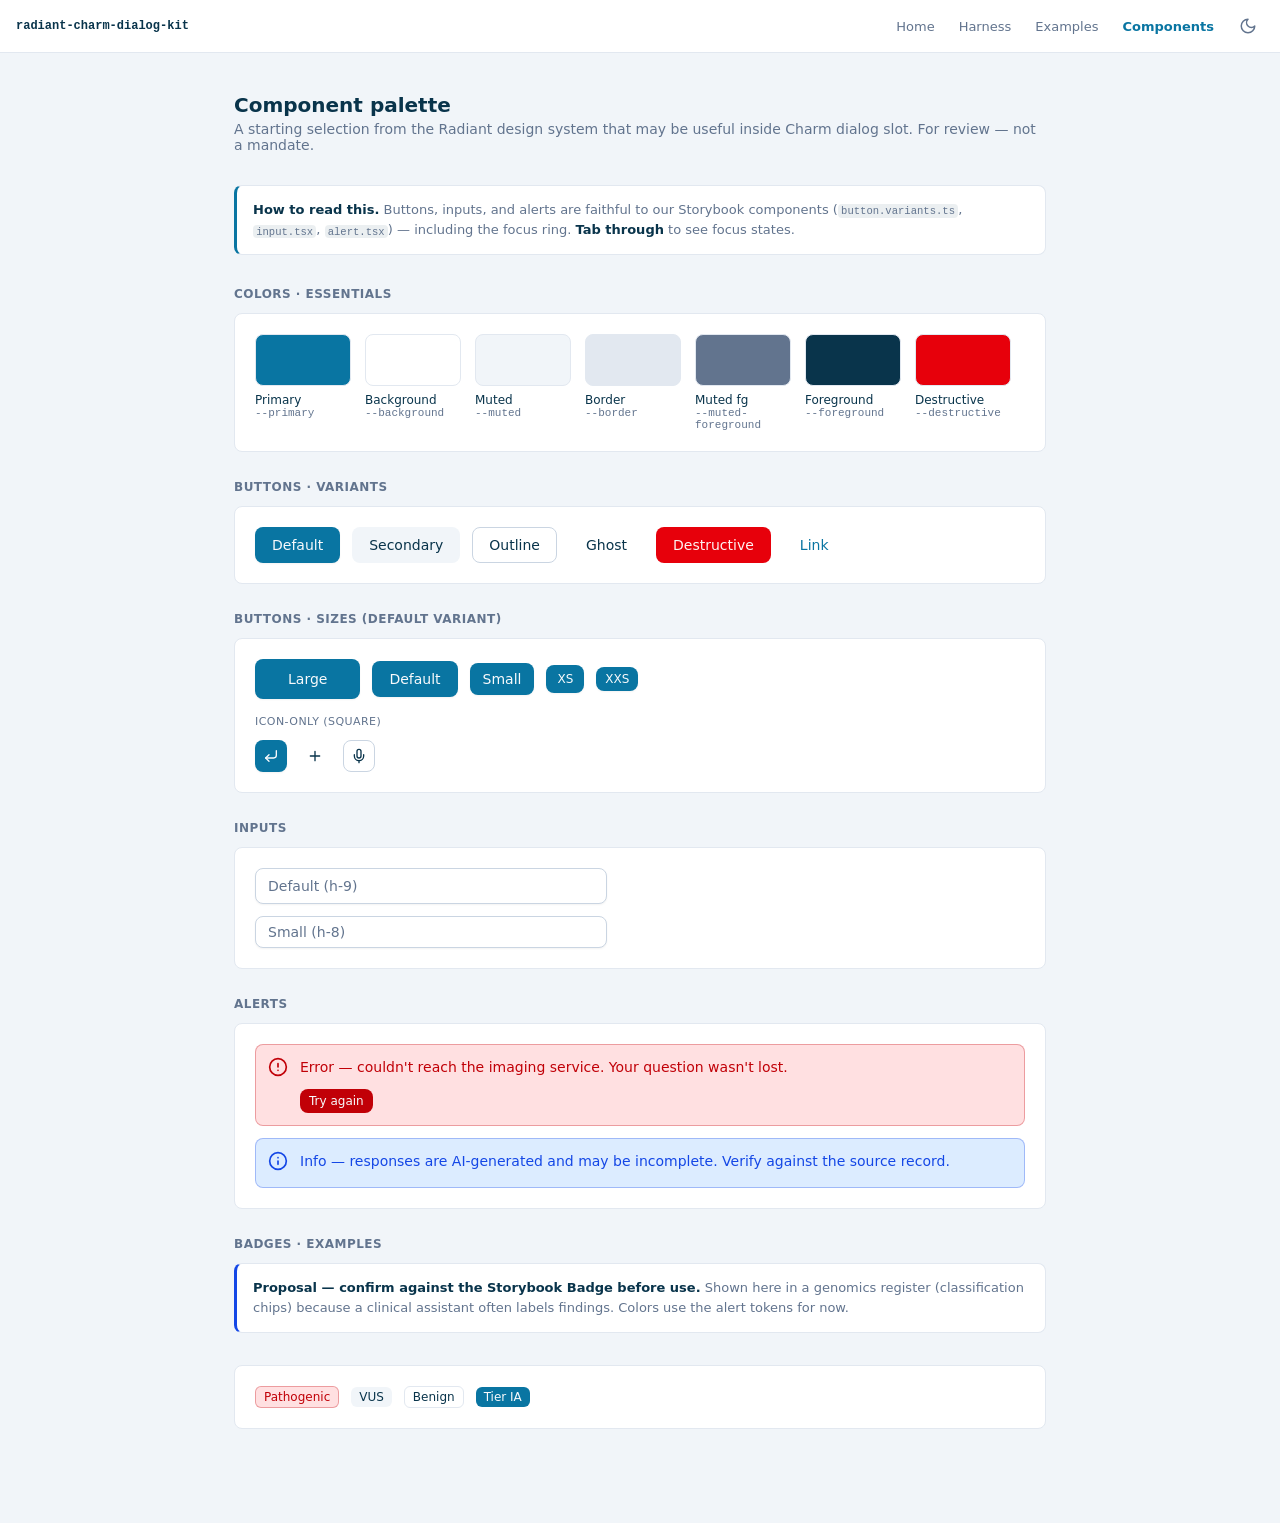
==== components.html @ c7dcc6d2 "Initial commit: radiant-charm-dialog-kit Design tokens + integration harness for embedding Charm's D" ====
<!doctype html>
<html lang="en">
<head>
  <meta charset="utf-8" />
  <meta name="viewport" content="width=device-width, initial-scale=1" />
  <title>D.A.V.I.D dialog — component palette</title>

  <link rel="preconnect" href="https://rsms.me/" />
  <link rel="stylesheet" href="https://rsms.me/inter/inter.css" />
  <link rel="stylesheet" href="tokens.css" />
  <link rel="stylesheet" href="kit.css" />
  <script src="kit.js"></script>

  <style>
    body { margin: 0; font-family: var(--font-sans); color: var(--foreground); background: var(--muted); -webkit-font-smoothing: antialiased; }
    .page { max-width: 860px; margin: 0 auto; padding: 2.5rem 1.5rem 4rem; }
    h1 { font-size: 1.25rem; margin: 0 0 0.25rem; }
    .sub { color: var(--muted-foreground); font-size: 0.875rem; margin: 0 0 2rem; }
    .page-note {
      background: var(--card); border: 1px solid var(--border); border-left: 3px solid var(--primary);
      border-radius: var(--radius); padding: 0.875rem 1rem; font-size: 0.8125rem; line-height: 1.55;
      color: var(--muted-foreground); margin-bottom: 2rem;
    }
    .page-note strong { color: var(--foreground); }
    section { margin-bottom: 1.75rem; }
    .section-title { font-size: 0.75rem; font-weight: 600; letter-spacing: 0.04em; text-transform: uppercase; color: var(--muted-foreground); margin: 0 0 0.75rem; }
    .card { background: var(--card); border: 1px solid var(--border); border-radius: var(--radius); padding: 1.25rem; }
    .row { display: flex; flex-wrap: wrap; align-items: center; gap: 0.75rem; }
    .row + .row { margin-top: 1rem; }
    .stack { display: flex; flex-direction: column; gap: 0.75rem; max-width: 22rem; }
    .caption { width: 100%; font-size: 0.6875rem; color: var(--muted-foreground); text-transform: uppercase; letter-spacing: 0.04em; }
    .proposal { border-left-color: var(--color-alert-info-foreground); }

    /* color swatches */
    .swatches { display: flex; flex-wrap: wrap; gap: 0.875rem; }
    .swatch { width: 96px; }
    .swatch .chip { height: 52px; border-radius: var(--radius); border: 1px solid var(--border); }
    .swatch .name { margin-top: 0.4rem; font-size: 0.75rem; font-weight: 500; color: var(--foreground); }
    .swatch .token { font-family: var(--font-mono); font-size: 0.6875rem; color: var(--muted-foreground); }

    /* Badge — PROPOSAL (not yet verified against the Storybook Badge component) */
    .badge { display: inline-flex; align-items: center; gap: 4px; border-radius: calc(var(--radius) - 2px); padding: 2px 8px; font-size: 0.75rem; font-weight: 500; line-height: 1.35; }
    .badge-secondary { background: var(--secondary); color: var(--secondary-foreground); }
    .badge-primary { background: var(--primary); color: var(--primary-foreground); }
    .badge-outline { border: 1px solid var(--border); color: var(--foreground); }
    .badge-red { background: color-mix(in oklch, var(--color-alert-error) 20%, transparent); color: var(--color-alert-error-foreground); border: 1px solid color-mix(in oklch, var(--color-alert-error-foreground) 30%, transparent); }
  </style>
</head>
<body>
  <nav class="kit-nav">
    <a class="kit-nav-brand" href="index.html">radiant-charm-dialog-kit</a>
    <div class="kit-nav-right">
      <div class="kit-nav-links">
        <a href="index.html">Home</a>
        <a href="harness.html">Harness</a>
        <a href="examples.html">Examples</a>
        <a href="components.html" class="is-active">Components</a>
      </div>
      <button class="kit-theme-toggle" type="button" aria-label="Toggle dark mode" title="Toggle theme">
        <svg class="icon-moon" viewBox="0 0 24 24" fill="none" stroke="currentColor" stroke-width="2" stroke-linecap="round" stroke-linejoin="round"><path d="M12 3a6 6 0 0 0 9 9 9 9 0 1 1-9-9Z"/></svg>
        <svg class="icon-sun" viewBox="0 0 24 24" fill="none" stroke="currentColor" stroke-width="2" stroke-linecap="round" stroke-linejoin="round"><circle cx="12" cy="12" r="4"/><path d="M12 2v2M12 20v2M4.93 4.93l1.41 1.41M17.66 17.66l1.41 1.41M2 12h2M20 12h2M6.34 17.66l-1.41 1.41M19.07 4.93l-1.41 1.41"/></svg>
      </button>
    </div>
  </nav>

  <div class="page">
    <h1>Component palette</h1>
    <p class="sub">A starting selection from the Radiant design system that may be useful inside Charm dialog slot. For review — not a mandate.</p>

    <div class="page-note">
      <strong>How to read this.</strong> Buttons, inputs, and alerts are faithful to
      our Storybook components (<code>button.variants.ts</code>, <code>input.tsx</code>,
      <code>alert.tsx</code>) — including the focus ring. <strong>Tab through</strong> to
      see focus states.
    </div>

    <!-- ===================== COLORS ===================== -->
    <section>
      <div class="section-title">Colors · essentials</div>
      <div class="card">
        <div class="swatches">
          <div class="swatch"><div class="chip" style="background: var(--primary);"></div><div class="name">Primary</div><div class="token">--primary</div></div>
          <div class="swatch"><div class="chip" style="background: var(--background);"></div><div class="name">Background</div><div class="token">--background</div></div>
          <div class="swatch"><div class="chip" style="background: var(--muted);"></div><div class="name">Muted</div><div class="token">--muted</div></div>
          <div class="swatch"><div class="chip" style="background: var(--border);"></div><div class="name">Border</div><div class="token">--border</div></div>
          <div class="swatch"><div class="chip" style="background: var(--muted-foreground);"></div><div class="name">Muted fg</div><div class="token">--muted-foreground</div></div>
          <div class="swatch"><div class="chip" style="background: var(--foreground);"></div><div class="name">Foreground</div><div class="token">--foreground</div></div>
          <div class="swatch"><div class="chip" style="background: var(--destructive);"></div><div class="name">Destructive</div><div class="token">--destructive</div></div>
        </div>
      </div>
    </section>

    <!-- ===================== BUTTONS ===================== -->
    <section>
      <div class="section-title">Buttons · variants</div>
      <div class="card">
        <div class="row">
          <button class="btn btn-default btn-md">Default</button>
          <button class="btn btn-secondary btn-md">Secondary</button>
          <button class="btn btn-outline btn-md">Outline</button>
          <button class="btn btn-ghost btn-md">Ghost</button>
          <button class="btn btn-destructive btn-md">Destructive</button>
          <button class="btn btn-link btn-md">Link</button>
        </div>
      </div>
    </section>

    <section>
      <div class="section-title">Buttons · sizes (default variant)</div>
      <div class="card">
        <div class="row">
          <button class="btn btn-default btn-lg">Large</button>
          <button class="btn btn-default btn-md">Default</button>
          <button class="btn btn-default btn-sm">Small</button>
          <button class="btn btn-default btn-xs">XS</button>
          <button class="btn btn-default btn-2xs">XXS</button>
        </div>
        <div class="row">
          <span class="caption">Icon-only (square)</span>
          <button class="btn btn-default btn-icon btn-sm" aria-label="Send"><svg viewBox="0 0 24 24" fill="none" stroke="currentColor" stroke-width="2" stroke-linecap="round" stroke-linejoin="round"><polyline points="9 10 4 15 9 20"/><path d="M20 4v7a4 4 0 0 1-4 4H4"/></svg></button>
          <button class="btn btn-ghost btn-icon btn-sm" aria-label="Attach"><svg viewBox="0 0 24 24" fill="none" stroke="currentColor" stroke-width="2" stroke-linecap="round"><path d="M5 12h14M12 5v14"/></svg></button>
          <button class="btn btn-outline btn-icon btn-sm" aria-label="Voice"><svg viewBox="0 0 24 24" fill="none" stroke="currentColor" stroke-width="2" stroke-linecap="round" stroke-linejoin="round"><path d="M12 2a3 3 0 0 0-3 3v7a3 3 0 0 0 6 0V5a3 3 0 0 0-3-3Z"/><path d="M19 10v2a7 7 0 0 1-14 0v-2"/><line x1="12" x2="12" y1="19" y2="22"/></svg></button>
        </div>
      </div>
    </section>

    <!-- ===================== INPUTS ===================== -->
    <section>
      <div class="section-title">Inputs</div>
      <div class="card">
        <div class="stack">
          <input class="input input-md" placeholder="Default (h-9)" />
          <input class="input input-sm" placeholder="Small (h-8)" />
        </div>
      </div>
    </section>

    <!-- ===================== ALERTS ===================== -->
    <section>
      <div class="section-title">Alerts</div>
      <div class="card">
        <div class="stack" style="max-width: none;">
          <div class="alert alert-error" role="alert">
            <span class="alert-icon"><svg viewBox="0 0 24 24" fill="none" stroke="currentColor" stroke-width="2" stroke-linecap="round" stroke-linejoin="round"><circle cx="12" cy="12" r="10"/><line x1="12" x2="12" y1="8" y2="12"/><line x1="12" x2="12.01" y1="16" y2="16"/></svg></span>
            <div class="alert-content">
              <div class="alert-desc">Error — couldn't reach the imaging service. Your question wasn't lost.</div>
              <div class="alert-actions"><button class="btn btn-solid btn-2xs">Try again</button></div>
            </div>
          </div>
          <div class="alert alert-info" role="note">
            <span class="alert-icon"><svg viewBox="0 0 24 24" fill="none" stroke="currentColor" stroke-width="2" stroke-linecap="round" stroke-linejoin="round"><circle cx="12" cy="12" r="10"/><path d="M12 16v-4M12 8h.01"/></svg></span>
            <div class="alert-content">
              <div class="alert-desc">Info — responses are AI-generated and may be incomplete. Verify against the source record.</div>
            </div>
          </div>
        </div>
      </div>
    </section>

    <!-- ===================== BADGES (PROPOSAL) ===================== -->
    <section>
      <div class="section-title">Badges · Examples</div>
      <div class="page-note proposal">
        <strong>Proposal — confirm against the Storybook Badge before use.</strong>
        Shown here in a genomics register (classification chips) because a clinical
        assistant often labels findings. Colors use the alert tokens for now.
      </div>
      <div class="card">
        <div class="row">
          <span class="badge badge-red">Pathogenic</span>
          <span class="badge badge-secondary">VUS</span>
          <span class="badge badge-outline">Benign</span>
          <span class="badge badge-primary">Tier IA</span>
        </div>
      </div>
    </section>
  </div>
</body>
</html>
---- tokens.css ----
/* ============================================================================
   D.A.V.I.D dialog — design tokens
   Source of truth: radiant-portal · frontend/themes/radiant/theme.css
   These are a hand-maintained EXTRACT for the embedded dialog slot. If a value
   here disagrees with the Radiant portal, the portal wins — tell us and we sync.

   Colors are oklch (matches the Radiant system). All modern browsers support it.
   The slate scale mirrors Tailwind v4's defaults so this file renders standalone
   (e.g. the harness opened from file://) without a Tailwind build present.
   ============================================================================ */

:root {
  /* --- Type ------------------------------------------------------------- */
  /* Inter must be loaded INSIDE your iframe (it does not cross the frame
     boundary). Self-host or link it; the fallback stack is the safety net. */
  --font-sans: 'Inter', system-ui, -apple-system, 'Segoe UI', sans-serif;
  --font-mono: ui-monospace, 'SF Mono', 'Menlo', 'Consolas', monospace;

  /* --- Radius ----------------------------------------------------------- */
  --radius: 0.5rem;

  /* --- Brand scale (exact, from theme.css) ------------------------------ */
  --color-radiant-50:  oklch(0.98 0.01 228.92);
  --color-radiant-100: oklch(0.96 0.03 231.05);
  --color-radiant-200: oklch(0.91 0.06 224.03);
  --color-radiant-300: oklch(0.85 0.10 221.85);
  --color-radiant-400: oklch(0.79 0.14 223.72);
  --color-radiant-500: oklch(0.73 0.14 227.83);
  --color-radiant-600: oklch(0.63 0.13 233.32);
  --color-radiant-700: oklch(0.53 0.11 234.92);
  --color-radiant-800: oklch(0.47 0.09 231.27);
  --color-radiant-900: oklch(0.41 0.08 233.79);
  --color-radiant-950: oklch(0.31 0.06 236.35);

  /* --- Neutral scale (mirrors Tailwind v4 slate) ------------------------ */
  --color-white:      #ffffff;
  --color-slate-50:   oklch(0.984 0.003 247.858);
  --color-slate-100:  oklch(0.968 0.007 247.896);
  --color-slate-200:  oklch(0.929 0.013 255.508);
  --color-slate-300:  oklch(0.869 0.022 252.894);
  --color-slate-400:  oklch(0.704 0.040 256.788);
  --color-slate-500:  oklch(0.554 0.046 257.417);
  --color-slate-600:  oklch(0.446 0.043 257.281);
  --color-slate-700:  oklch(0.372 0.044 257.287);
  --color-slate-800:  oklch(0.279 0.041 260.031);
  --color-slate-900:  oklch(0.208 0.042 265.755);
  --color-slate-950:  oklch(0.129 0.042 264.695);

  /* --- Status scale (backs --destructive and alerts) -------------------- */
  --color-red-50:     oklch(0.971 0.013 17.38);
  --color-red-400:    oklch(0.704 0.191 22.216);
  --color-red-600:    oklch(0.577 0.245 27.325);
  --color-red-700:    oklch(0.505 0.213 27.518);
  --color-blue-400:   oklch(0.707 0.165 254.624);
  --color-blue-700:   oklch(0.488 0.243 264.376);

  /* --- Semantic tokens (light) ------------------------------------------ */
  /* Use these, not the raw scales, so a re-theme or dark mode flows through. */
  --background:           var(--color-white);
  --foreground:           var(--color-radiant-950);
  --primary:              var(--color-radiant-700);   /* user bubble, send    */
  --primary-foreground:   var(--color-slate-50);
  --secondary:            var(--color-slate-100);     /* assistant bubble, if */
  --secondary-foreground: var(--color-radiant-950);
  --muted:                var(--color-slate-100);
  --muted-foreground:     var(--color-slate-500);     /* placeholders, meta   */
  --accent:               var(--color-slate-100);
  --accent-foreground:    var(--color-radiant-950);
  --card:                 var(--color-white);
  --card-foreground:      var(--color-radiant-950);
  --destructive:          var(--color-red-600);       /* error states         */
  --destructive-foreground: var(--color-red-50);
  --border:               var(--color-slate-200);
  --input:                var(--color-slate-300);
  --ring:                 var(--color-radiant-700);   /* focus ring           */

  /* alert surfaces — background is the color at ~20%, text/border use -foreground */
  --color-alert-error:            var(--color-red-400);
  --color-alert-error-foreground: var(--color-red-700);
  --color-alert-info:             var(--color-blue-400);
  --color-alert-info-foreground:  var(--color-blue-700);
}

/* --- Dark theme --------------------------------------------------------- */
/* Radiant toggles dark via a `.dark` class on an ancestor. If the host tells
   your iframe the theme, add/remove `.dark` on <html> to match. */
.dark {
  --background:           var(--color-slate-950);
  --foreground:           var(--color-slate-50);
  --primary:              var(--color-radiant-200);
  --primary-foreground:   var(--color-radiant-950);
  --secondary:            var(--color-slate-700);
  --secondary-foreground: var(--color-slate-50);
  --muted:                var(--color-slate-800);
  --muted-foreground:     var(--color-slate-400);
  --accent:               var(--color-slate-800);
  --accent-foreground:    var(--color-slate-50);
  --card:                 var(--color-slate-950);
  --card-foreground:      var(--color-slate-50);
  --destructive:          oklch(0.396 0.133 25.72);
  --destructive-foreground: var(--color-red-50);
  --border:               var(--color-slate-800);
  --input:                var(--color-slate-800);
  --ring:                 var(--color-radiant-200);

  --color-alert-error:            var(--color-red-400);
  --color-alert-error-foreground: var(--color-red-400);
  --color-alert-info:             var(--color-blue-400);
  --color-alert-info-foreground:  var(--color-blue-400);
}
---- kit.css ----
/* ============================================================================
   D.A.V.I.D dialog — component layer
   Faithful CSS translation of the Radiant design system:
     · button   → components/base/buttons/button.variants.ts
     · input    → components/base/shadcn/input.tsx
     · alert    → components/base/shadcn/alert.tsx
   Consumes tokens.css. On Tailwind v4 you'd get these from the components +
   @theme mapping; this file is the framework-free reference (and what the
   harness/examples render with).
   ============================================================================ */

* { box-sizing: border-box; }

/* ============================================================
   Kit navigation — chrome for THIS style-guide site (not part of
   the dialog spec). Lets you move between the pages.
   ============================================================ */
.kit-nav {
  display: flex;
  align-items: center;
  justify-content: space-between;
  gap: 1rem;
  padding: 0.625rem 1rem;
  background: var(--card);
  border-bottom: 1px solid var(--border);
  position: sticky;
  top: 0;
  z-index: 20;
}
.kit-nav-brand {
  font-family: var(--font-mono);
  font-size: 0.75rem;
  font-weight: 600;
  color: var(--foreground);
  text-decoration: none;
}
.kit-nav-links { display: flex; gap: 0.25rem; }
.kit-nav-links a {
  font-size: 0.8125rem;
  color: var(--muted-foreground);
  text-decoration: none;
  padding: 0.25rem 0.625rem;
  border-radius: var(--radius);
}
.kit-nav-links a:hover { background: var(--muted); color: var(--foreground); }
.kit-nav-links a.is-active { color: var(--primary); font-weight: 600; }
.kit-nav-right { display: flex; align-items: center; gap: 0.5rem; }
.kit-theme-toggle {
  display: inline-flex; align-items: center; justify-content: center;
  width: 32px; height: 32px; padding: 0;
  border: none; border-radius: var(--radius);
  background: transparent; color: var(--muted-foreground); cursor: pointer;
}
.kit-theme-toggle:hover { background: var(--muted); color: var(--foreground); }
.kit-theme-toggle:focus-visible { outline: 2px solid var(--ring); outline-offset: 2px; }
.kit-theme-toggle svg { width: 18px; height: 18px; }
.kit-theme-toggle .icon-sun { display: none; }
:root.dark .kit-theme-toggle .icon-moon { display: none; }
:root.dark .kit-theme-toggle .icon-sun { display: block; }

/* Style-guide page backdrop follows the theme (raw slate scale doesn't flip). */
/* :root.dark body { background: var(--color-slate-800); } */

/* ============================================================
   Dialog shell + header — OURS. Fixed contract, don't restyle.
   ============================================================ */
.david-dialog {
  display: flex;
  flex-direction: column;
  background: var(--card);
  border: 1px solid var(--border);
  border-radius: 8px;
  overflow: hidden;
  box-shadow: 0 10px 30px -12px rgb(2 6 23 / 0.25);
}
.david-header {
  flex-shrink: 0;
  display: flex;
  align-items: center;
  gap: 6px;
  padding: 24px 24px 16px 24px;          /* exact, from Figma base harness */
  border-bottom: 1px solid var(--border); /* the SEAM */
}
.david-logo { height: 20px; width: auto; display: block; }
.david-patient {
  display: flex;
  align-items: center;
  padding-left: 12px;
  border-left: 1px solid var(--border);   /* the divider */
  font-size: 16px;
  font-weight: 600;                        /* Inter SemiBold */
  line-height: 1.5;
  color: var(--foreground);               /* #07344a in sRGB */
}
.david-close {
  margin-left: auto;
  display: inline-flex;
  align-items: center;
  justify-content: center;
  width: 24px; height: 24px;
  border: none; border-radius: var(--radius);
  background: transparent;
  color: var(--foreground);               /* Figma X = foreground */
  cursor: pointer;
}
.david-close:hover { background: var(--muted); }
.david-close:focus-visible { outline: 2px solid var(--ring); outline-offset: 2px; }

/* content area below the seam — muted background (slate-100) */
.david-body {
  flex: 1;
  min-height: 0;
  overflow-y: auto;
}

/* ============================================================
   Buttons — from button.variants.ts
   ============================================================ */
.btn {
  display: inline-flex;
  align-items: center;
  justify-content: center;
  gap: 8px;
  white-space: nowrap;
  border-radius: var(--radius);
  font-family: inherit;          /* buttons don't inherit the page font by default */
  font-weight: 500;              /* = Tailwind font-medium */
  font-size: 0.875rem;           /* = text-sm */
  line-height: 1;
  border: 1px solid transparent;
  cursor: pointer;
  transition: background-color .12s, color .12s, border-color .12s, box-shadow .12s;
}
.btn > svg { width: 16px; height: 16px; flex-shrink: 0; pointer-events: none; }
.btn:disabled { cursor: not-allowed; opacity: 0.5; }
/* the design-system focus ring: border→ring + 3px ring at ring/50, no outline */
.btn:focus-visible,
.input:focus-visible,
.composer-box:focus-within {
  outline: none;
  border-color: var(--ring);
  box-shadow: 0 0 0 3px color-mix(in oklch, var(--ring) 50%, transparent);
}

/* variants */
.btn-default     { background: var(--primary); color: var(--primary-foreground); box-shadow: 0 1px 2px 0 rgb(0 0 0 / 0.05); }
.btn-default:hover { background: color-mix(in oklch, var(--primary) 90%, transparent); }
.btn-secondary   { background: var(--secondary); color: var(--secondary-foreground); }
.btn-secondary:hover { background: color-mix(in oklch, var(--secondary) 80%, transparent); }
.btn-outline     { background: var(--background); color: var(--foreground); border-color: var(--input); }
.btn-outline:hover { background: var(--accent); color: var(--accent-foreground); }
.btn-ghost       { background: transparent; color: var(--foreground); }
.btn-ghost:hover { background: var(--accent); color: var(--accent-foreground); }
.btn-destructive { background: var(--destructive); color: var(--destructive-foreground); }
.btn-destructive:hover { background: color-mix(in oklch, var(--destructive) 90%, transparent); }
.btn-link        { background: transparent; color: var(--primary); }
.btn-link:hover  { text-decoration: underline; text-underline-offset: 4px; }

/* sizes (h / padding from the variants file) */
.btn-lg   { height: 40px; padding: 0 32px; }
.btn-md   { height: 36px; padding: 0 16px; }   /* default */
.btn-sm   { height: 32px; padding: 0 12px; }
.btn-xs   { height: 28px; padding: 0 10px; font-size: 0.75rem; }
.btn-2xs  { height: 24px; padding: 0 8px; font-size: 0.75rem; gap: 4px; }  /* Figma "xxs" */

/* icon-only (square) */
.btn-icon.btn-lg  { width: 40px; padding: 0; }
.btn-icon.btn-md  { width: 36px; padding: 0; }
.btn-icon.btn-sm  { width: 32px; padding: 0; }
.btn-icon.btn-xs  { width: 28px; padding: 0; }

/* ============================================================
   Input — from input.tsx
   ============================================================ */
.input {
  display: flex;
  width: 100%;
  border: 1px solid var(--input);
  background: var(--background);
  border-radius: var(--radius);
  box-shadow: 0 1px 2px 0 rgb(0 0 0 / 0.05);
  font-family: inherit;
  font-size: 0.875rem;
  color: var(--foreground);
}
.input::placeholder { color: var(--muted-foreground); }
.input-md { height: 36px; padding: 8px 12px; }   /* default */
.input-sm { height: 32px; padding: 8px 12px; }

/* ============================================================
   Composer (input-addon pattern) — input frame + button row
   ============================================================ */
.composer { flex-shrink: 0; padding: 16px 24px; border-top: 1px solid var(--border); }
.composer-box {
  display: flex;
  flex-direction: column;
  gap: 8px;
  border: 1px solid var(--input);
  background: var(--background);
  border-radius: var(--radius);
  box-shadow: 0 1px 2px 0 rgb(0 0 0 / 0.05);
  padding: 8px 10px;
}
.composer-box textarea {
  border: none; outline: none; resize: none; background: none;
  font: inherit; font-size: 0.875rem; color: var(--foreground);
  line-height: 1.5; min-height: 1.5rem;
}
.composer-box textarea::placeholder { color: var(--muted-foreground); }
.composer-row { display: flex; align-items: center; justify-content: space-between; }
.composer-tools { display: flex; align-items: center; gap: 4px; }

/* ============================================================
   Message states (guidance — recommended, not required)
   ============================================================ */
.msg-list {
  flex: 1; min-height: 0; overflow-y: auto;
  display: flex; flex-direction: column; gap: 16px;
  padding: 16px 24px;
}
.msg-user {
  align-self: flex-end;
  max-width: 85%;
  background: var(--primary);
  color: var(--primary-foreground);
  border-radius: var(--radius);
  border-bottom-right-radius: calc(var(--radius) / 2);
  padding: 10px 14px;
  font-size: 0.875rem;
  line-height: 1.5;
}
.msg-assistant {
  align-self: stretch;
  font-size: 0.875rem;
  line-height: 1.6;
  color: var(--foreground);
}
.msg-assistant p { margin: 0 0 0.625rem; }
.msg-assistant p:last-child { margin-bottom: 0; }
.msg-assistant strong { font-weight: 600; }

/* monospace for variant notation, doses, identifiers */
code {
  font-family: var(--font-mono);
  font-size: 0.8125em;
  background: color-mix(in oklch, var(--foreground) 8%, transparent);
  padding: 0.05em 0.3em;
  border-radius: 4px;
}

/* empty / welcome state */
.welcome { margin: auto; text-align: center; max-width: 24rem; }
.welcome h2 { margin: 0 0 0.375rem; font-size: 1rem; font-weight: 600; color: var(--foreground); }
.welcome p  { margin: 0; font-size: 0.8125rem; line-height: 1.55; color: var(--muted-foreground); }

/* streaming indicator */
.typing { align-self: flex-start; display: inline-flex; gap: 4px; padding: 0.5rem 0; }
.typing i { width: 6px; height: 6px; border-radius: 50%; background: var(--muted-foreground); animation: blink 1.2s infinite ease-in-out both; }
.typing i:nth-child(2) { animation-delay: 0.2s; }
.typing i:nth-child(3) { animation-delay: 0.4s; }
@keyframes blink { 0%, 80%, 100% { opacity: 0.25; } 40% { opacity: 1; } }
@media (prefers-reduced-motion: reduce) { .typing i { animation: none; opacity: 0.6; } }

/* ============================================================
   Alert — from alert.tsx (bg = color @20%, text/border = -foreground)
   ============================================================ */
.alert {
  display: flex;
  align-items: flex-start;
  gap: 12px;
  width: 100%;
  padding: 12px;
  border-radius: var(--radius);
  border: 1px solid transparent;
}
.alert-icon > svg { width: 20px; height: 20px; }
.alert-content { display: flex; flex-direction: column; align-items: flex-start; gap: 12px; flex: 1; }
.alert-title { font-size: 0.875rem; font-weight: 600; line-height: 1.25rem; }
.alert-desc  { font-size: 0.875rem; font-weight: 400; line-height: 1.25rem; }
.alert-actions { display: flex; align-items: center; gap: 8px; }

.alert-error {
  background: color-mix(in oklch, var(--color-alert-error) 20%, transparent);
  color: var(--color-alert-error-foreground);
  border-color: color-mix(in oklch, var(--color-alert-error-foreground) 30%, transparent);
}
.alert-info {
  background: color-mix(in oklch, var(--color-alert-info) 20%, transparent);
  color: var(--color-alert-info-foreground);
  border-color: color-mix(in oklch, var(--color-alert-info-foreground) 30%, transparent);
}
/* filled action button inside an error alert (default variant → -foreground bg) */
.alert-error .btn-solid { background: var(--color-alert-error-foreground); color: var(--primary-foreground); }
.alert-error .btn-solid:hover { background: color-mix(in oklch, var(--color-alert-error-foreground) 90%, transparent); }
.alert-info .btn-solid { background: var(--color-alert-info-foreground); color: var(--primary-foreground); }
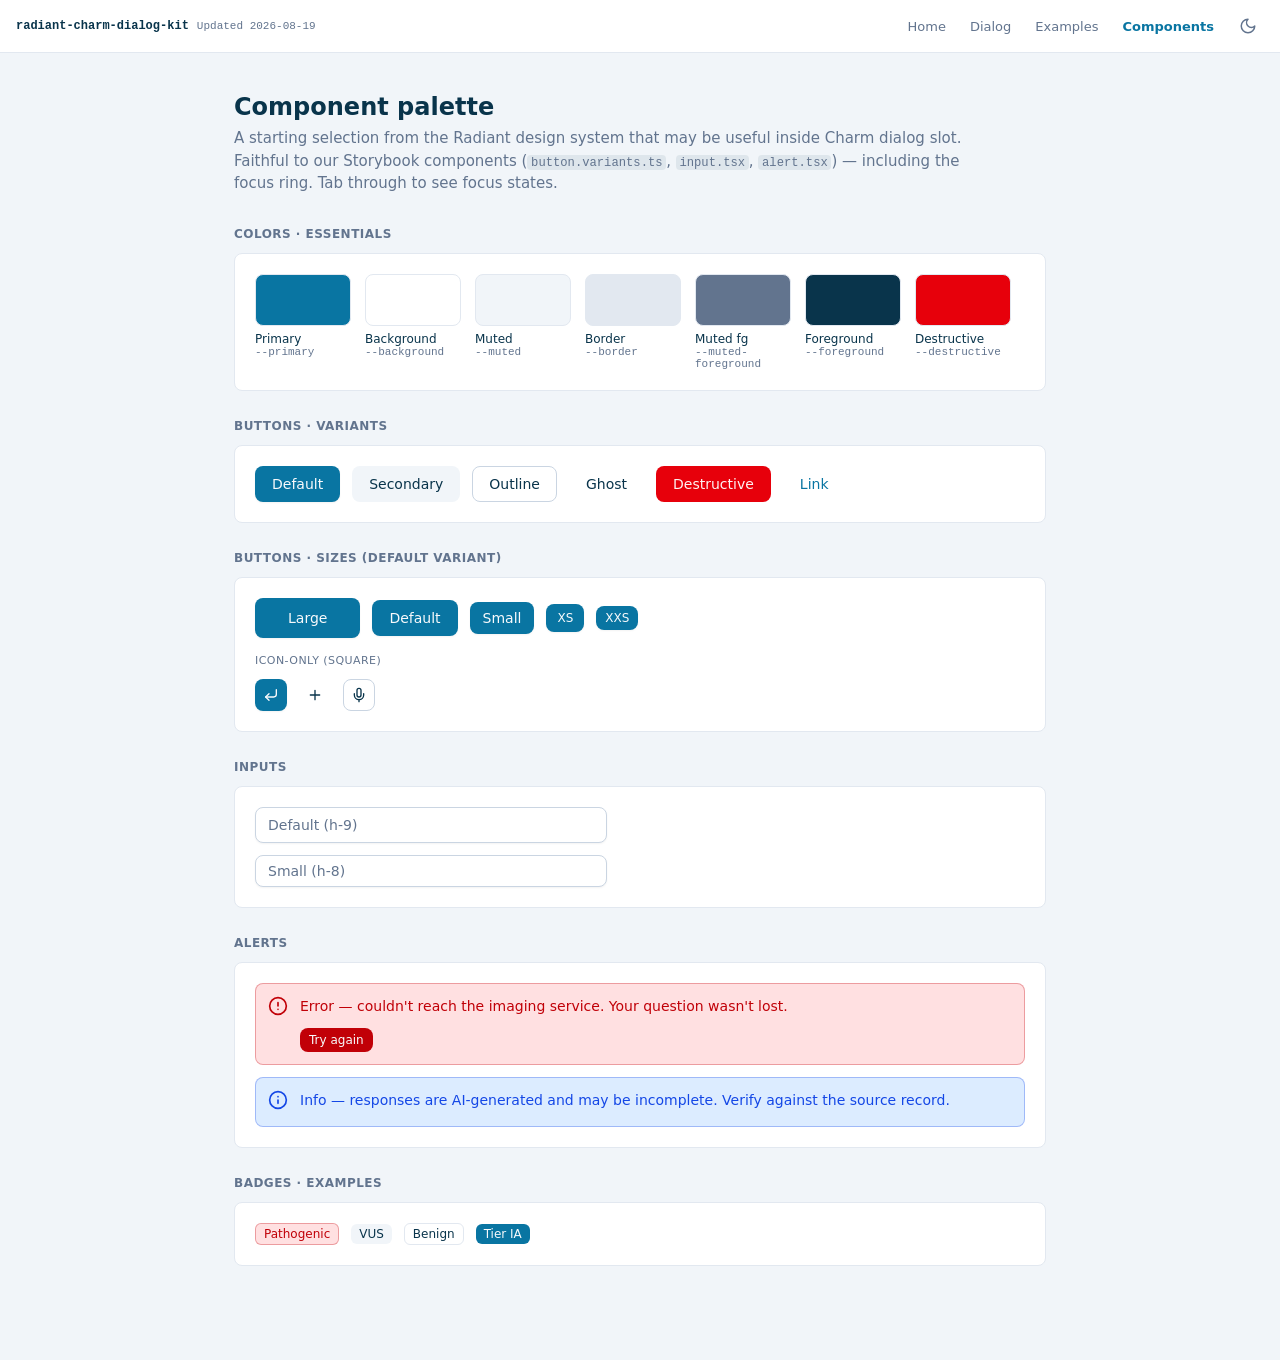
==== commit 4eeea5b9: "Add dark mode, restructure hub, and fix dialog background" ====
--- a/components.html
+++ b/components.html
@@ -14,14 +14,6 @@
   <style>
     body { margin: 0; font-family: var(--font-sans); color: var(--foreground); background: var(--muted); -webkit-font-smoothing: antialiased; }
     .page { max-width: 860px; margin: 0 auto; padding: 2.5rem 1.5rem 4rem; }
-    h1 { font-size: 1.25rem; margin: 0 0 0.25rem; }
-    .sub { color: var(--muted-foreground); font-size: 0.875rem; margin: 0 0 2rem; }
-    .page-note {
-      background: var(--card); border: 1px solid var(--border); border-left: 3px solid var(--primary);
-      border-radius: var(--radius); padding: 0.875rem 1rem; font-size: 0.8125rem; line-height: 1.55;
-      color: var(--muted-foreground); margin-bottom: 2rem;
-    }
-    .page-note strong { color: var(--foreground); }
     section { margin-bottom: 1.75rem; }
     .section-title { font-size: 0.75rem; font-weight: 600; letter-spacing: 0.04em; text-transform: uppercase; color: var(--muted-foreground); margin: 0 0 0.75rem; }
     .card { background: var(--card); border: 1px solid var(--border); border-radius: var(--radius); padding: 1.25rem; }
@@ -29,7 +21,6 @@
     .row + .row { margin-top: 1rem; }
     .stack { display: flex; flex-direction: column; gap: 0.75rem; max-width: 22rem; }
     .caption { width: 100%; font-size: 0.6875rem; color: var(--muted-foreground); text-transform: uppercase; letter-spacing: 0.04em; }
-    .proposal { border-left-color: var(--color-alert-info-foreground); }
 
     /* color swatches */
     .swatches { display: flex; flex-wrap: wrap; gap: 0.875rem; }
@@ -48,11 +39,14 @@
 </head>
 <body>
   <nav class="kit-nav">
-    <a class="kit-nav-brand" href="index.html">radiant-charm-dialog-kit</a>
+    <div class="kit-nav-left">
+      <a class="kit-nav-brand" href="index.html">radiant-charm-dialog-kit</a>
+      <span class="kit-nav-stamp"></span>
+    </div>
     <div class="kit-nav-right">
       <div class="kit-nav-links">
         <a href="index.html">Home</a>
-        <a href="harness.html">Harness</a>
+        <a href="harness.html">Dialog</a>
         <a href="examples.html">Examples</a>
         <a href="components.html" class="is-active">Components</a>
       </div>
@@ -65,14 +59,7 @@
 
   <div class="page">
     <h1>Component palette</h1>
-    <p class="sub">A starting selection from the Radiant design system that may be useful inside Charm dialog slot. For review — not a mandate.</p>
-
-    <div class="page-note">
-      <strong>How to read this.</strong> Buttons, inputs, and alerts are faithful to
-      our Storybook components (<code>button.variants.ts</code>, <code>input.tsx</code>,
-      <code>alert.tsx</code>) — including the focus ring. <strong>Tab through</strong> to
-      see focus states.
-    </div>
+    <p class="sub">A starting selection from the Radiant design system that may be useful inside Charm dialog slot. Faithful to our Storybook components (<code>button.variants.ts</code>, <code>input.tsx</code>, <code>alert.tsx</code>) — including the focus ring. Tab through to see focus states.</p>
 
     <!-- ===================== COLORS ===================== -->
     <section>
@@ -160,11 +147,6 @@
     <!-- ===================== BADGES (PROPOSAL) ===================== -->
     <section>
       <div class="section-title">Badges · Examples</div>
-      <div class="page-note proposal">
-        <strong>Proposal — confirm against the Storybook Badge before use.</strong>
-        Shown here in a genomics register (classification chips) because a clinical
-        assistant often labels findings. Colors use the alert tokens for now.
-      </div>
       <div class="card">
         <div class="row">
           <span class="badge badge-red">Pathogenic</span>
--- a/kit.css
+++ b/kit.css
@@ -27,6 +27,7 @@
   top: 0;
   z-index: 20;
 }
+.kit-nav-left { display: flex; align-items: baseline; gap: 0.5rem; min-width: 0; }
 .kit-nav-brand {
   font-family: var(--font-mono);
   font-size: 0.75rem;
@@ -34,6 +35,7 @@
   color: var(--foreground);
   text-decoration: none;
 }
+.kit-nav-stamp { font-family: var(--font-mono); font-size: 0.6875rem; color: var(--muted-foreground); white-space: nowrap; }
 .kit-nav-links { display: flex; gap: 0.25rem; }
 .kit-nav-links a {
   font-size: 0.8125rem;
@@ -58,8 +60,9 @@
 :root.dark .kit-theme-toggle .icon-moon { display: none; }
 :root.dark .kit-theme-toggle .icon-sun { display: block; }
 
-/* Style-guide page backdrop follows the theme (raw slate scale doesn't flip). */
-/* :root.dark body { background: var(--color-slate-800); } */
+/* Page header (title + subtitle) — shared across the doc pages. */
+.page h1, .harness-head h1 { font-size: 1.5rem; margin: 0 0 0.375rem; }
+.sub { color: var(--muted-foreground); font-size: 0.9375rem; line-height: 1.5; margin: 0 0 2rem; max-width: 46rem; }
 
 /* ============================================================
    Dialog shell + header — OURS. Fixed contract, don't restyle.
@@ -292,4 +295,3 @@
 /* filled action button inside an error alert (default variant → -foreground bg) */
 .alert-error .btn-solid { background: var(--color-alert-error-foreground); color: var(--primary-foreground); }
 .alert-error .btn-solid:hover { background: color-mix(in oklch, var(--color-alert-error-foreground) 90%, transparent); }
-.alert-info .btn-solid { background: var(--color-alert-info-foreground); color: var(--primary-foreground); }
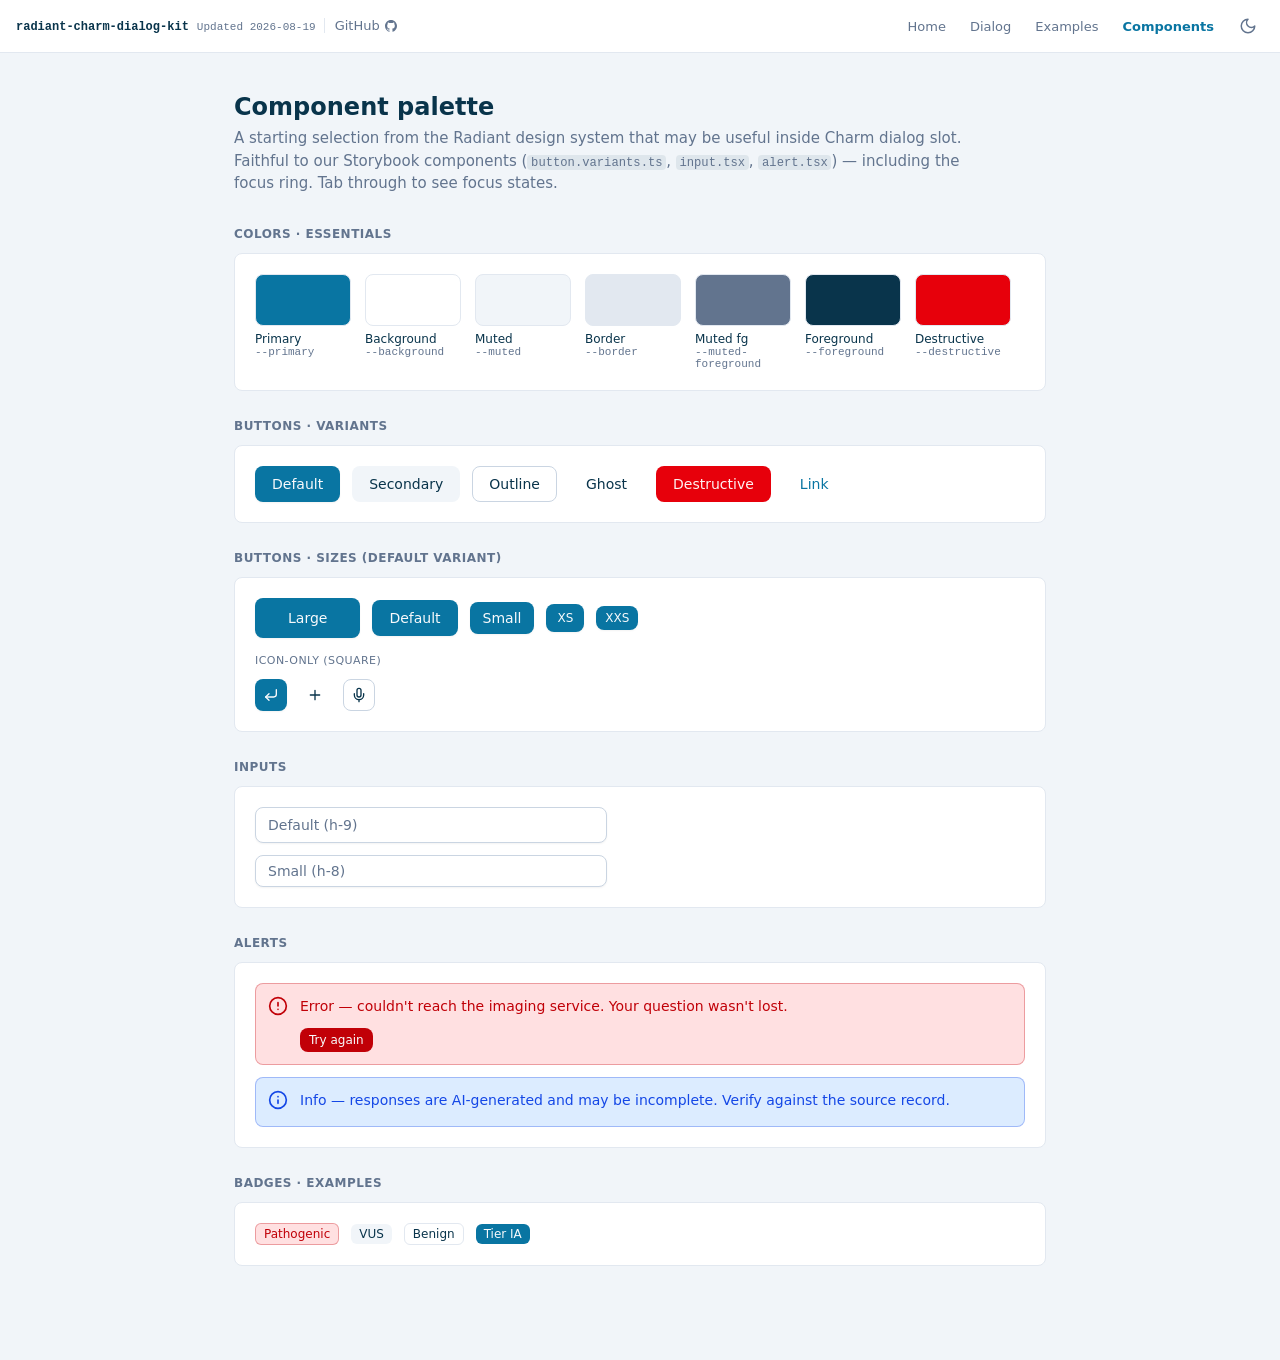
==== commit 4b4b27e3: "Add GitHub repo link to the nav" ====
--- a/components.html
+++ b/components.html
@@ -42,6 +42,7 @@
     <div class="kit-nav-left">
       <a class="kit-nav-brand" href="index.html">radiant-charm-dialog-kit</a>
       <span class="kit-nav-stamp"></span>
+      <a class="kit-nav-repo" href="https://github.com/luclemo/radiant-charm-dialog-kit" target="_blank" rel="noopener" aria-label="View repository on GitHub">GitHub <svg viewBox="0 0 12 12" fill="none" xmlns="http://www.w3.org/2000/svg" aria-hidden="true"><path fill-rule="evenodd" clip-rule="evenodd" d="M6.00496 0C2.68437 0 0 2.70416 0 6.04958C0 8.72376 1.71997 10.9874 4.10603 11.7886C4.40435 11.8488 4.51362 11.6584 4.51362 11.4982C4.51362 11.358 4.50378 10.8773 4.50378 10.3764C2.83335 10.737 2.4855 9.65522 2.4855 9.65522C2.21705 8.9541 1.81929 8.7739 1.81929 8.7739C1.27255 8.40331 1.85911 8.40331 1.85911 8.40331C2.46558 8.44338 2.78381 9.02429 2.78381 9.02429C3.32059 9.94567 4.18555 9.68533 4.53353 9.52505C4.58319 9.13442 4.74237 8.864 4.91138 8.7138C3.57908 8.57355 2.17734 8.05275 2.17734 5.72902C2.17734 5.06797 2.4158 4.52714 2.79365 4.10652C2.73403 3.95631 2.5252 3.33522 2.85338 2.50393C2.85338 2.50393 3.36042 2.34365 4.50366 3.12491C4.99313 2.99248 5.4979 2.92512 6.00496 2.92455C6.512 2.92455 7.02886 2.99474 7.50614 3.12491C8.64951 2.34365 9.15655 2.50393 9.15655 2.50393C9.48473 3.33522 9.27577 3.95631 9.21616 4.10652C9.60396 4.52714 9.83259 5.06797 9.83259 5.72902C9.83259 8.05275 8.43085 8.56347 7.0886 8.7138C7.30739 8.90407 7.49619 9.26459 7.49619 9.83553C7.49619 10.6468 7.48635 11.2979 7.48635 11.4981C7.48635 11.6584 7.59575 11.8488 7.89395 11.7887C10.28 10.9873 12 8.72376 12 6.04958C12.0098 2.70416 9.3156 0 6.00496 0Z" fill="currentColor"/></svg></a>
     </div>
     <div class="kit-nav-right">
       <div class="kit-nav-links">
--- a/kit.css
+++ b/kit.css
@@ -36,6 +36,9 @@
   text-decoration: none;
 }
 .kit-nav-stamp { font-family: var(--font-mono); font-size: 0.6875rem; color: var(--muted-foreground); white-space: nowrap; }
+.kit-nav-repo { display: inline-flex; align-items: center; gap: 5px; padding-left: 0.625rem; border-left: 1px solid var(--border); font-size: 0.8125rem; color: var(--muted-foreground); text-decoration: none; }
+.kit-nav-repo:hover { color: var(--foreground); }
+.kit-nav-repo svg { width: 12px; height: 12px; }
 .kit-nav-links { display: flex; gap: 0.25rem; }
 .kit-nav-links a {
   font-size: 0.8125rem;
